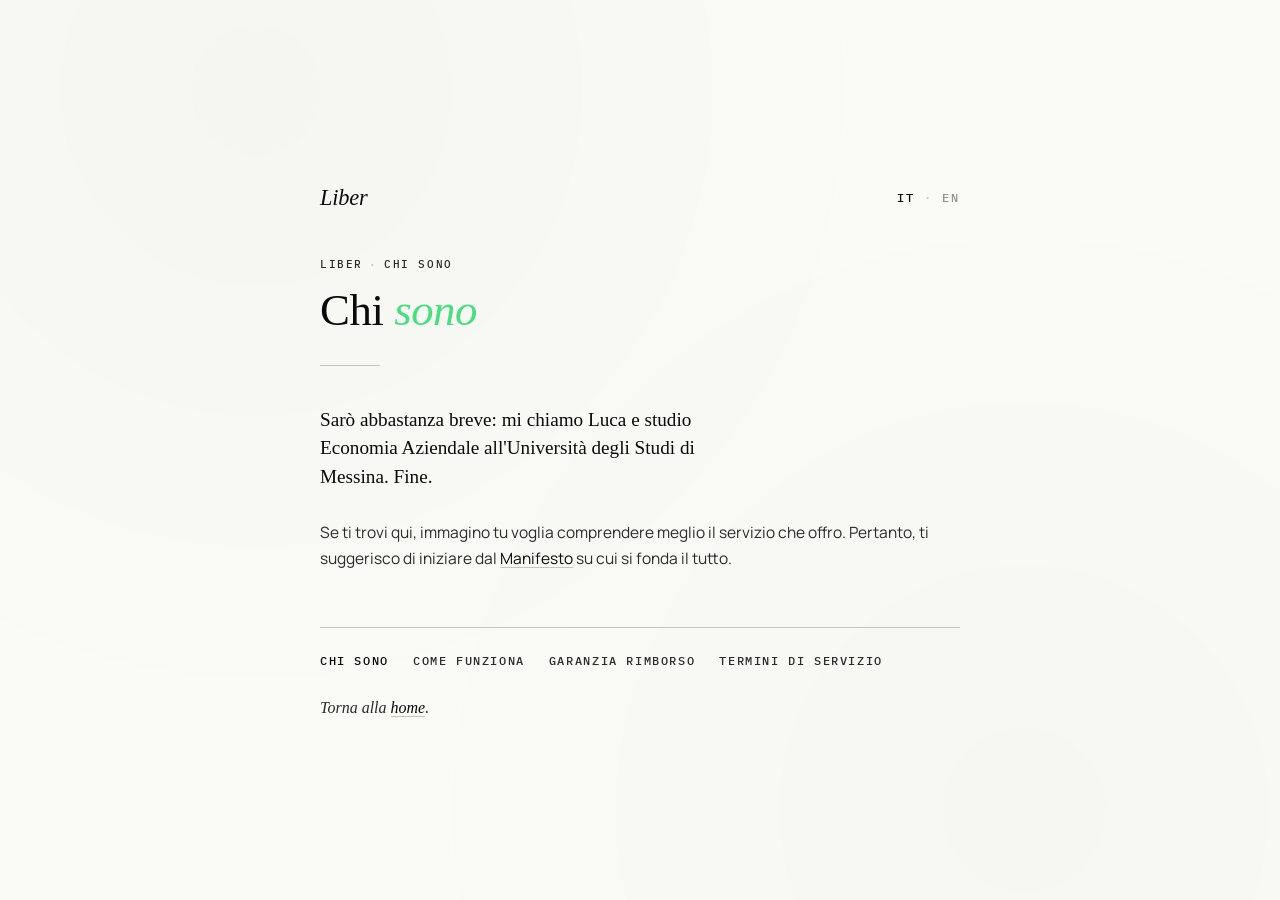
==== chi-sono.html @ 4d938a57 "feat: aggiungi pagine articolo e Manifesto" ====
<!DOCTYPE html>
<html lang="it" data-lang="it">
<head>
  <!--
    Liber — Chi sono
    Pagina secondaria bilingue IT/EN, rev. 11 (template articolo)
    Curata da Luca Giuliano — archivio.lvca@gmail.com
  -->
  <meta charset="UTF-8">
  <meta name="viewport" content="width=device-width, initial-scale=1.0">
  <title>Chi sono — Liber</title>
  <meta name="description" content="Chi cura Liber: Luca, studente di Economia Aziendale all'Università di Messina.">
  <meta name="robots" content="index, follow">

  <link rel="preconnect" href="https://fonts.googleapis.com">
  <link rel="preconnect" href="https://fonts.gstatic.com" crossorigin>
  <link href="https://fonts.googleapis.com/css2?family=IBM+Plex+Mono:wght@400;500&family=Manrope:wght@400;500;600&display=swap" rel="stylesheet">

  <link rel="stylesheet" href="style.css">
</head>

<body>
  <main id="article">

    <header class="article-header">
      <a href="index.html" class="article-brand" aria-label="Torna alla home">Liber</a>

      <nav class="lang-switcher" aria-label="Cambia lingua / Switch language">
        <button type="button" data-switch="it" class="active">IT</button>
        <span class="sep" aria-hidden="true">·</span>
        <button type="button" data-switch="en">EN</button>
      </nav>

      <p class="article-eyebrow" data-i18n>
        <span lang="it">Liber<span class="sep">·</span>Chi sono</span>
        <span lang="en">Liber<span class="sep">·</span>About me</span>
      </p>

      <h1 class="article-title" data-i18n="block">
        <span lang="it">Chi <em>sono</em></span>
        <span lang="en">About <em>me</em></span>
      </h1>

      <div class="article-rule" aria-hidden="true"></div>
    </header>

    <article class="article-body">

      <p class="lead" data-i18n="block">
        <span lang="it">Sarò abbastanza breve: mi chiamo Luca e studio Economia Aziendale all'Università degli Studi di Messina. Fine.</span>
        <span lang="en">I'll keep this brief: my name is Luca, and I study Business Administration at the University of Messina. That's it.</span>
      </p>

      <p data-i18n="block">
        <span lang="it">Se ti trovi qui, immagino tu voglia comprendere meglio il servizio che offro. Pertanto, ti suggerisco di iniziare dal <a href="manifesto/manifesto-it.pdf" target="_blank" rel="noopener">Manifesto</a> su cui si fonda il tutto.</span>
        <span lang="en">If you're here, I imagine you want to better understand the service I offer. So I'd suggest starting from the <a href="manifesto/manifesto-en.pdf" target="_blank" rel="noopener">Manifesto</a> on which everything is built.</span>
      </p>

    </article>

    <footer class="article-footer">
      <nav class="article-footer-nav" aria-label="Altre pagine / Other pages">
        <a href="chi-sono.html" class="current" aria-current="page" data-i18n>
          <span lang="it">Chi sono</span>
          <span lang="en">About me</span>
        </a>
        <a href="come-funziona.html" data-i18n>
          <span lang="it">Come funziona</span>
          <span lang="en">How it works</span>
        </a>
        <a href="rimborso.html" data-i18n>
          <span lang="it">Garanzia rimborso</span>
          <span lang="en">Refund guarantee</span>
        </a>
        <a href="termini.html" data-i18n>
          <span lang="it">Termini di servizio</span>
          <span lang="en">Terms of service</span>
        </a>
      </nav>

      <p class="article-footer-back" data-i18n="block">
        <span lang="it">Torna alla <a href="index.html">home</a>.</span>
        <span lang="en">Back to <a href="index.html">home</a>.</span>
      </p>
    </footer>

  </main>

  <script>
    const PAGE_TITLES = {
      it: 'Chi sono — Liber',
      en: 'About me — Liber'
    };

    const STORAGE_KEY = 'archivio-lang';

    function applyLanguage(lang) {
      const htmlEl = document.documentElement;
      htmlEl.setAttribute('data-lang', lang);
      htmlEl.setAttribute('lang', lang);

      document.title = PAGE_TITLES[lang];

      document.querySelectorAll('[data-switch]').forEach(btn => {
        btn.classList.toggle('active', btn.dataset.switch === lang);
      });

      try { localStorage.setItem(STORAGE_KEY, lang); } catch (e) { /* ignora */ }
    }

    (function init() {
      let savedLang = null;
      try { savedLang = localStorage.getItem(STORAGE_KEY); } catch (e) { /* ignora */ }

      const lang = (savedLang === 'it' || savedLang === 'en') ? savedLang : 'it';
      applyLanguage(lang);
    })();

    document.querySelectorAll('[data-switch]').forEach(btn => {
      btn.addEventListener('click', () => {
        applyLanguage(btn.dataset.switch);
      });
    });
  </script>
</body>
</html>
---- style.css ----
/* ==========================================================================
   Liber — Archivio Accademico
   Stylesheet condiviso (rev. 11)
   --------------------------------------------------------------------------
   Questo file contiene:
   - Variabili globali e reset
   - Sistema bilingue IT/EN basato su [data-lang] e <span lang="...">
   - Stili dello splash e della landing principale (index.html)
   - Template "articolo" per le pagine secondarie:
       chi-sono.html · come-funziona.html · rimborso.html · termini.html
   ========================================================================== */

:root {
  /* Verde menta esatto dei volantini.
     Per provare una variante più tenue (più editoriale, meno "pop"):
        --accent: #7ba896;
     Per una variante ancora più scura (registro Adelphi puro):
        --accent: #5a8a78;
  */
  --ink: #0a0a0a;
  --ink-soft: #2a2a2a;
  --paper: #fafaf7;
  --rule: #c8c4b7;
  --accent: #4ade80;

  /* Famiglia serif unificata: Times New Roman con fallback robusti */
  --serif: 'Times New Roman', Times, 'Liberation Serif', serif;
}

* { box-sizing: border-box; margin: 0; padding: 0; }

html, body {
  background: var(--paper);
  color: var(--ink);
  font-family: 'Manrope', -apple-system, BlinkMacSystemFont, sans-serif;
  font-weight: 400;
  line-height: 1.6;
  -webkit-font-smoothing: antialiased;
  text-rendering: optimizeLegibility;
}

body {
  min-height: 100vh;
  display: flex;
  flex-direction: column;
  padding: 2.5rem 1.5rem;
}

body::before {
  content: "";
  position: fixed;
  inset: 0;
  background-image: radial-gradient(circle at 20% 10%, rgba(10,10,10,0.02) 0%, transparent 50%),
                    radial-gradient(circle at 80% 90%, rgba(10,10,10,0.015) 0%, transparent 50%);
  pointer-events: none;
  z-index: 0;
}

/* Visibilità per lingua */
[data-i18n] > [lang="it"],
[data-i18n] > [lang="en"] { display: none; }

html[data-lang="it"] [data-i18n] > [lang="it"],
html[data-lang="en"] [data-i18n] > [lang="en"] { display: inline; }

html[data-lang="it"] [data-i18n="block"] > [lang="it"],
html[data-lang="en"] [data-i18n="block"] > [lang="en"] { display: block; }

/* ==========================================================================
   SPLASH PAGE — solo titolo + pulsanti, usato unicamente in index.html
   ========================================================================== */
#splash {
  position: relative;
  z-index: 1;
  max-width: 520px;
  width: 100%;
  margin: auto;
  text-align: center;
}

.splash-title {
  font-family: var(--serif);
  font-weight: 500;
  line-height: 1.05;
  letter-spacing: -0.02em;
  color: var(--ink);
  opacity: 0;
  animation: fadeUp 0.7s ease-out 0.15s forwards;
}

.splash-title .brand {
  display: block;
  font-size: clamp(3.2rem, 12vw, 4.8rem);
  font-style: italic;
  letter-spacing: -0.02em;
}

.splash-title .sub {
  display: block;
  margin-top: 0.9rem;
  font-family: 'IBM Plex Mono', 'Courier New', monospace;
  font-size: 0.72rem;
  font-weight: 500;
  letter-spacing: 0.18em;
  text-transform: uppercase;
  color: var(--ink-soft);
  font-style: normal;
}

.splash-title .sub .dot {
  color: var(--rule);
  margin: 0 0.5rem;
}

.splash-prompt {
  margin-top: 2.5rem;
  font-family: 'IBM Plex Mono', 'Courier New', monospace;
  font-size: 0.72rem;
  font-weight: 400;
  letter-spacing: 0.14em;
  text-transform: uppercase;
  color: var(--ink-soft);
  opacity: 0;
  animation: fadeUp 0.7s ease-out 0.4s forwards;
}

.splash-prompt > span { display: block; line-height: 1.9; }
.splash-prompt > span:last-child { opacity: 0.55; }

.lang-buttons {
  margin-top: 1.5rem;
  display: flex;
  flex-direction: column;
  gap: 0.75rem;
  opacity: 0;
  animation: fadeUp 0.7s ease-out 0.6s forwards;
}

.lang-btn {
  display: flex;
  align-items: center;
  justify-content: center;
  gap: 0.85rem;
  padding: 1rem 1.4rem;
  border-radius: 0;
  font-family: 'IBM Plex Mono', 'Courier New', monospace;
  font-size: 0.85rem;
  font-weight: 500;
  letter-spacing: 0.18em;
  text-transform: uppercase;
  cursor: pointer;
  background: transparent;
  color: var(--ink);
  border: 1px solid var(--ink);
  min-height: 56px;
  transition: background 0.2s ease, color 0.2s ease;
}

.lang-btn:hover {
  background: var(--ink);
  color: var(--paper);
}

.lang-btn svg {
  width: 22px;
  height: 16px;
  flex-shrink: 0;
}

/* ==========================================================================
   LANDING PRINCIPALE — usata in index.html
   ========================================================================== */
#landing {
  position: relative;
  z-index: 1;
  max-width: 520px;
  width: 100%;
  margin: auto;
}

.lang-switcher {
  position: absolute;
  top: -0.5rem;
  right: 0;
  display: flex;
  align-items: center;
  gap: 0.55rem;
  z-index: 2;
  font-family: 'IBM Plex Mono', 'Courier New', monospace;
  font-size: 0.72rem;
  font-weight: 500;
  letter-spacing: 0.14em;
  text-transform: uppercase;
}

.lang-switcher button {
  background: none;
  border: none;
  color: var(--ink-soft);
  cursor: pointer;
  padding: 0.15rem 0.05rem;
  font: inherit;
  letter-spacing: inherit;
  text-transform: inherit;
  opacity: 0.5;
  transition: opacity 0.2s ease, color 0.2s ease;
}

.lang-switcher button:hover { opacity: 1; }

.lang-switcher button.active {
  opacity: 1;
  color: var(--ink);
}

.lang-switcher .sep {
  color: var(--rule);
  user-select: none;
}

.welcome {
  font-family: 'IBM Plex Mono', 'Courier New', monospace;
  font-size: 0.7rem;
  font-weight: 500;
  letter-spacing: 0.18em;
  text-transform: uppercase;
  color: var(--accent);
  animation: fadeUp 0.5s ease-out forwards, fadeOut 0.5s ease-out 2.5s forwards;
}

.eyebrow {
  font-family: 'IBM Plex Mono', 'Courier New', monospace;
  font-size: 0.7rem;
  font-weight: 500;
  letter-spacing: 0.14em;
  text-transform: uppercase;
  color: var(--ink-soft);
  opacity: 0;
  animation: fadeUp 0.7s ease-out 3s forwards;
}

.eyebrow .ed {
  color: var(--ink);
  margin-right: 0.4rem;
}

.eyebrow .sep {
  color: var(--rule);
  margin: 0 0.4rem;
}

h1 {
  font-family: var(--serif);
  font-weight: 500;
  font-size: clamp(2.4rem, 8vw, 3.4rem);
  line-height: 1.1;
  letter-spacing: -0.01em;
  margin-top: 1rem;
  color: var(--ink);
  opacity: 0;
  animation: fadeUp 0.7s ease-out 3.15s forwards;
}

h1 em {
  font-style: italic;
  font-weight: 400;
  color: var(--accent);
}

.rule {
  width: 60px;
  height: 1px;
  background: var(--rule);
  margin: 2rem 0;
  opacity: 0;
  animation: expandRule 0.8s ease-out 3.3s forwards;
}

.lead {
  font-family: var(--serif);
  font-size: 1.2rem;
  font-weight: 400;
  line-height: 1.5;
  color: var(--ink);
  max-width: 42ch;
  opacity: 0;
  animation: fadeUp 0.7s ease-out 3.4s forwards;
}

.description {
  margin-top: 1rem;
  font-size: 0.95rem;
  color: var(--ink-soft);
  max-width: 46ch;
  opacity: 0;
  animation: fadeUp 0.7s ease-out 3.55s forwards;
}

.actions {
  margin-top: 2.75rem;
  display: flex;
  flex-direction: column;
  gap: 0.875rem;
  opacity: 0;
  animation: fadeUp 0.7s ease-out 3.7s forwards;
}

.btn {
  display: flex;
  align-items: center;
  justify-content: space-between;
  gap: 1rem;
  padding: 1.1rem 1.4rem;
  border-radius: 0;
  text-decoration: none;
  font-weight: 500;
  font-size: 1rem;
  transition: background 0.2s ease, color 0.2s ease, border-color 0.2s ease;
  min-height: 56px;
  border: 1px solid transparent;
}

.btn-primary {
  background: var(--ink);
  color: var(--paper);
  border-color: var(--ink);
}

.btn-primary:hover {
  background: var(--paper);
  color: var(--ink);
}

.btn-secondary {
  background: transparent;
  color: var(--ink);
  border-color: var(--ink);
}

.btn-secondary:hover {
  background: var(--ink);
  color: var(--paper);
}

.btn-label {
  display: flex;
  flex-direction: column;
  gap: 0.25rem;
  align-items: flex-start;
}

.btn-label-main {
  font-family: var(--serif);
  font-size: 1.15rem;
  font-weight: 500;
  line-height: 1.15;
}

.btn-label-sub {
  font-family: 'IBM Plex Mono', 'Courier New', monospace;
  font-size: 0.68rem;
  font-weight: 400;
  letter-spacing: 0.12em;
  text-transform: uppercase;
  opacity: 0.7;
}

.btn-arrow {
  font-family: 'IBM Plex Mono', 'Courier New', monospace;
  font-size: 1.25rem;
  line-height: 1;
  transition: transform 0.2s ease;
}

.btn:hover .btn-arrow {
  transform: translateX(4px);
}

/* Utente di ritorno: salta il saluto, animazioni accelerate */
html[data-returning="true"] .welcome { display: none; }
html[data-returning="true"] .eyebrow { animation-delay: 0.1s; }
html[data-returning="true"] h1 { animation-delay: 0.25s; }
html[data-returning="true"] .rule { animation-delay: 0.4s; }
html[data-returning="true"] .lead { animation-delay: 0.5s; }
html[data-returning="true"] .description { animation-delay: 0.65s; }
html[data-returning="true"] .actions { animation-delay: 0.8s; }

/* ==========================================================================
   PAGINE ARTICOLO — chi-sono.html, come-funziona.html, rimborso.html, termini.html
   --------------------------------------------------------------------------
   Template per pagine di contenuto lungo. Riusa il sistema bilingue,
   i font, i colori e il pattern di switcher. Differisce per:
   - max-width più ampia (640px) per testi lunghi
   - paragrafi serif Times per il lead, sans Manrope per il corpo
   - tempi di animazione accelerati (l'utente è già "dentro" il sito)
   - footer con navigazione tra le pagine articolo
   ========================================================================== */

#article {
  position: relative;
  z-index: 1;
  max-width: 640px;
  width: 100%;
  margin: auto;
}

.article-header {
  position: relative;
  margin-bottom: 2.5rem;
}

/* Brand "Liber" cliccabile in alto a sinistra (torna a home) */
.article-brand {
  font-family: var(--serif);
  font-style: italic;
  font-size: 1.4rem;
  font-weight: 500;
  color: var(--ink);
  text-decoration: none;
  letter-spacing: -0.01em;
  display: inline-block;
  opacity: 0;
  animation: fadeUp 0.5s ease-out 0.1s forwards;
  transition: color 0.2s ease;
}

.article-brand:hover {
  color: var(--accent);
}

/* Lo switcher di lingua eredita dal pattern principale ma è
   posizionato in alto a destra dell'header articolo */
.article-header .lang-switcher {
  top: 0.4rem;
  right: 0;
}

.article-eyebrow {
  margin-top: 2.5rem;
  font-family: 'IBM Plex Mono', 'Courier New', monospace;
  font-size: 0.7rem;
  font-weight: 500;
  letter-spacing: 0.14em;
  text-transform: uppercase;
  color: var(--ink-soft);
  opacity: 0;
  animation: fadeUp 0.6s ease-out 0.25s forwards;
}

.article-eyebrow .sep {
  color: var(--rule);
  margin: 0 0.4rem;
}

.article-title {
  font-family: var(--serif);
  font-weight: 500;
  font-size: clamp(2rem, 6vw, 2.8rem);
  line-height: 1.1;
  letter-spacing: -0.01em;
  margin-top: 0.8rem;
  color: var(--ink);
  opacity: 0;
  animation: fadeUp 0.6s ease-out 0.4s forwards;
}

.article-title em {
  font-style: italic;
  font-weight: 400;
  color: var(--accent);
}

.article-rule {
  width: 60px;
  height: 1px;
  background: var(--rule);
  margin: 1.8rem 0 2rem;
  opacity: 0;
  animation: expandRule 0.7s ease-out 0.55s forwards;
}

/* Corpo del documento: il lead in serif (registro editoriale),
   i paragrafi in sans (registro testo), come nella landing principale.
   font-variant-ligatures: no-contextual previene sostituzioni
   automatiche tipo (c) -> © su browser/font che applicano legature
   contestuali aggressive. */
.article-body {
  opacity: 0;
  animation: fadeUp 0.7s ease-out 0.65s forwards;
  font-variant-ligatures: no-contextual;
}

.article-body .lead {
  font-family: var(--serif);
  font-size: 1.2rem;
  font-weight: 400;
  line-height: 1.5;
  color: var(--ink);
  margin-bottom: 1.75rem;
  /* Override dell'animazione globale del .lead della landing */
  opacity: 1;
  animation: none;
}

.article-body p {
  margin-top: 1rem;
  font-size: 0.97rem;
  color: var(--ink-soft);
  line-height: 1.65;
}

.article-body strong {
  color: var(--ink);
  font-weight: 600;
}

.article-body em {
  font-style: italic;
}

.article-body a {
  color: var(--ink);
  text-decoration: underline;
  text-decoration-color: var(--rule);
  text-underline-offset: 3px;
  transition: text-decoration-color 0.2s ease, color 0.2s ease;
}

.article-body a:hover {
  color: var(--accent);
  text-decoration-color: var(--accent);
}

.article-body h2 {
  font-family: var(--serif);
  font-size: 1.4rem;
  font-weight: 500;
  letter-spacing: -0.005em;
  color: var(--ink);
  margin-top: 2.25rem;
  margin-bottom: 0.5rem;
  line-height: 1.25;
}

.article-body h3 {
  font-family: 'IBM Plex Mono', 'Courier New', monospace;
  font-size: 0.72rem;
  font-weight: 500;
  letter-spacing: 0.14em;
  text-transform: uppercase;
  color: var(--ink-soft);
  margin-top: 2rem;
  margin-bottom: 0.5rem;
}

.article-body ul {
  margin-top: 0.75rem;
  padding-left: 1.25rem;
}

.article-body ul li {
  margin-top: 0.6rem;
  font-size: 0.97rem;
  color: var(--ink-soft);
  line-height: 1.6;
}

.article-body ul li::marker {
  color: var(--rule);
}

.article-body code {
  font-family: 'IBM Plex Mono', 'Courier New', monospace;
  font-size: 0.85em;
  background: rgba(10, 10, 10, 0.04);
  padding: 0.08em 0.3em;
  color: var(--ink);
}

.article-meta {
  font-family: 'IBM Plex Mono', 'Courier New', monospace;
  font-size: 0.7rem;
  font-weight: 400;
  letter-spacing: 0.12em;
  text-transform: uppercase;
  color: var(--ink-soft);
  opacity: 0.65;
  margin-top: -0.25rem;
  margin-bottom: 1.5rem;
}

/* Footer di navigazione tra le pagine articolo */
.article-footer {
  margin-top: 3.5rem;
  padding-top: 1.5rem;
  border-top: 1px solid var(--rule);
  opacity: 0;
  animation: fadeUp 0.7s ease-out 0.85s forwards;
}

.article-footer-nav {
  display: flex;
  flex-wrap: wrap;
  gap: 1rem 1.5rem;
  font-family: 'IBM Plex Mono', 'Courier New', monospace;
  font-size: 0.72rem;
  font-weight: 500;
  letter-spacing: 0.14em;
  text-transform: uppercase;
}

.article-footer-nav a {
  color: var(--ink-soft);
  text-decoration: none;
  transition: color 0.2s ease;
}

.article-footer-nav a:hover {
  color: var(--ink);
}

.article-footer-nav a.current {
  color: var(--ink);
  cursor: default;
  pointer-events: none;
}

.article-footer-back {
  margin-top: 1.5rem;
  font-family: var(--serif);
  font-style: italic;
  font-size: 1rem;
  color: var(--ink-soft);
}

.article-footer-back a {
  color: var(--ink);
  text-decoration: none;
  border-bottom: 1px solid var(--rule);
  transition: border-color 0.2s ease;
}

.article-footer-back a:hover {
  border-color: var(--accent);
}

/* ==========================================================================
   ANIMAZIONI E ACCESSIBILITÀ
   ========================================================================== */

@keyframes fadeUp {
  from { opacity: 0; transform: translateY(12px); }
  to   { opacity: 1; transform: translateY(0); }
}

@keyframes fadeOut {
  from { opacity: 1; }
  to   { opacity: 0; visibility: hidden; }
}

@keyframes expandRule {
  from { width: 0; opacity: 0; }
  to   { width: 60px; opacity: 1; }
}

@media (prefers-reduced-motion: reduce) {
  *, *::before, *::after {
    animation-duration: 0.01ms !important;
    animation-delay: 0ms !important;
    transition-duration: 0.01ms !important;
  }
  .welcome { display: none; }
}

@media (max-width: 480px) {
  body { padding: 2rem 1.25rem; }
  .actions { gap: 0.75rem; }
  .lang-switcher { top: -0.25rem; }
  .article-header .lang-switcher { top: 0.4rem; }
  .article-body h2 { font-size: 1.25rem; }
}
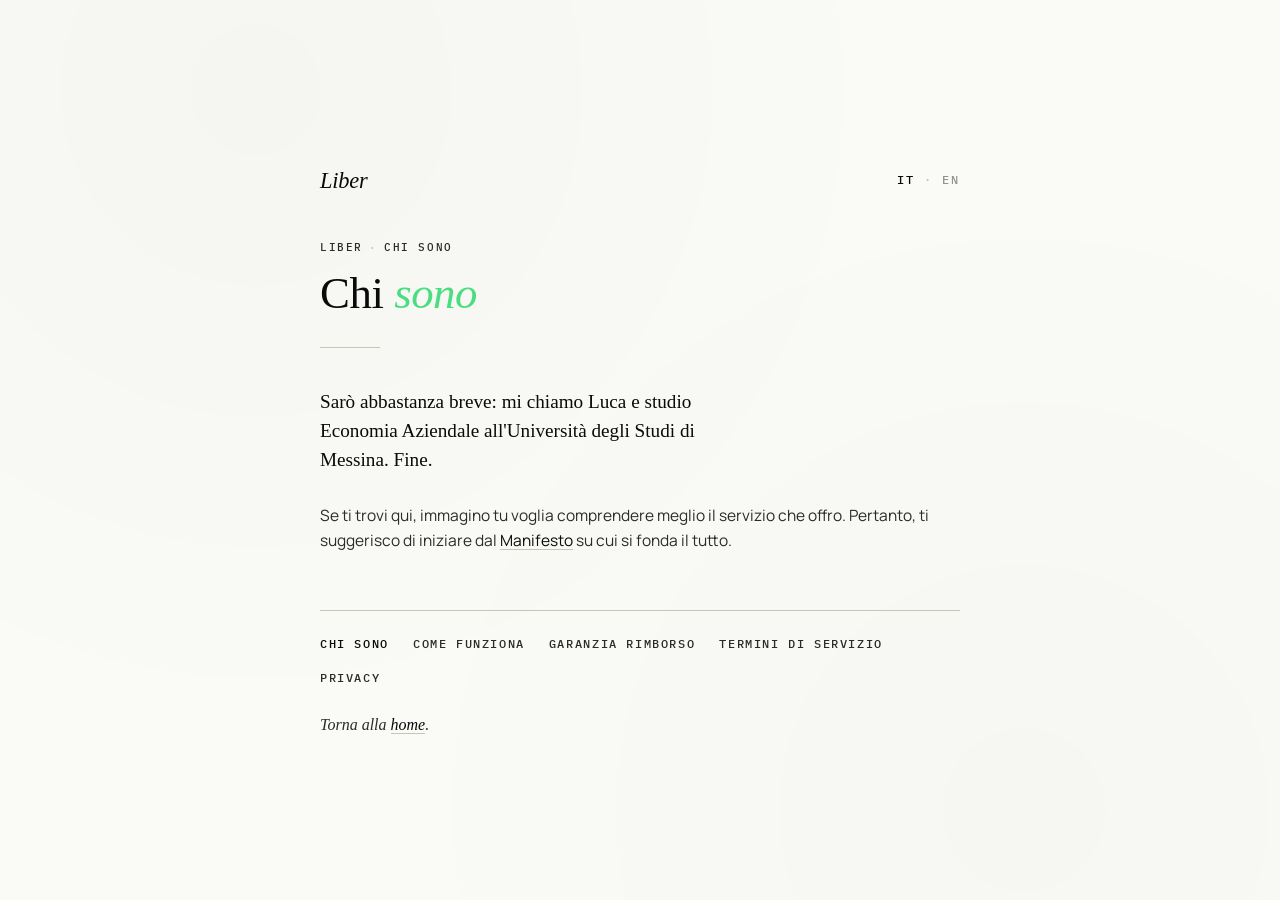
==== commit 0f2fa5b6: "feat: informativa privacy acquirenti + link in footer-nav di tutte le pagine" ====
--- a/chi-sono.html
+++ b/chi-sono.html
@@ -76,6 +76,10 @@
           <span lang="it">Termini di servizio</span>
           <span lang="en">Terms of service</span>
         </a>
+        <a href="privacy.html" data-i18n>
+          <span lang="it">Privacy</span>
+          <span lang="en">Privacy</span>
+        </a>
       </nav>
 
       <p class="article-footer-back" data-i18n="block">
--- a/style.css
+++ b/style.css
@@ -225,7 +225,7 @@
   letter-spacing: 0.18em;
   text-transform: uppercase;
   color: var(--accent);
-  animation: fadeUp 0.5s ease-out forwards, fadeOut 0.5s ease-out 2.5s forwards;
+  animation: fadeUp 0.4s ease-out forwards, fadeOut 0.4s ease-out 1s forwards;
 }
 
 .eyebrow {
@@ -236,7 +236,7 @@
   text-transform: uppercase;
   color: var(--ink-soft);
   opacity: 0;
-  animation: fadeUp 0.7s ease-out 3s forwards;
+  animation: fadeUp 0.7s ease-out 1.5s forwards;
 }
 
 .eyebrow .ed {
@@ -644,6 +644,22 @@
   border-color: var(--accent);
 }
 
+/* Variante footer informativo sulla home (#landing).
+   Riusa il pattern di .article-footer ma con animazione ritardata
+   coerente con la sequenza di rivelazione della landing principale,
+   e con un border-top più tenue dato che il contesto è meno denso. */
+#landing .article-footer {
+  margin-top: 2.75rem;
+  padding-top: 1.5rem;
+  border-top: 1px solid var(--rule);
+  opacity: 0;
+  animation: fadeUp 0.7s ease-out 3.85s forwards;
+}
+
+html[data-returning="true"] #landing .article-footer {
+  animation-delay: 0.95s;
+}
+
 /* ==========================================================================
    ANIMAZIONI E ACCESSIBILITÀ
    ========================================================================== */
